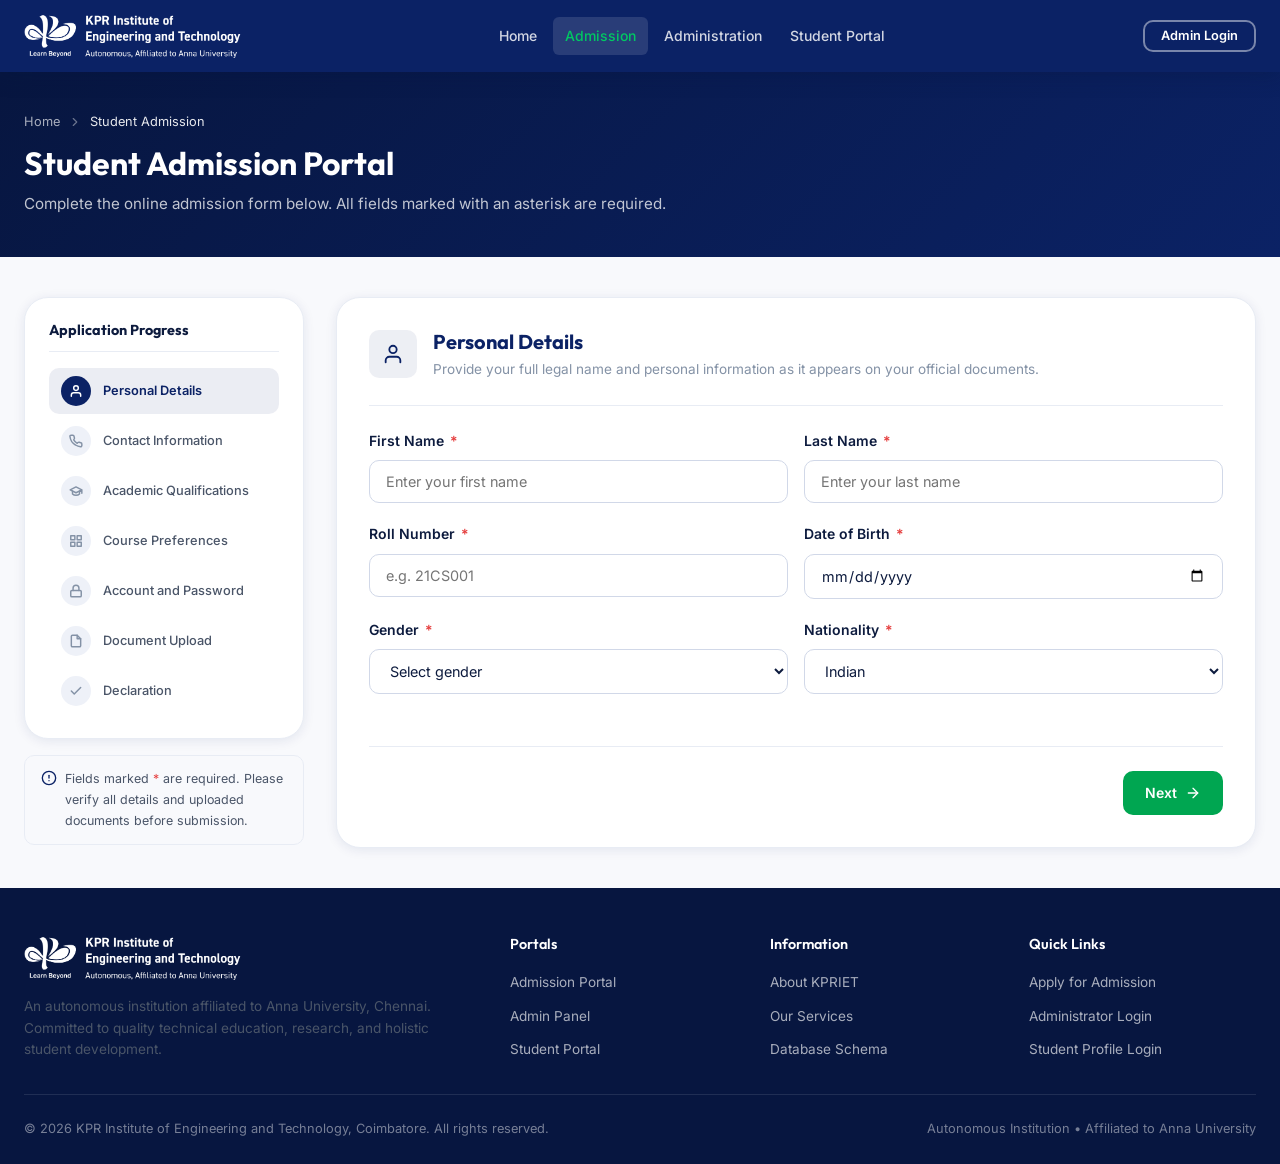
==== Q1_Student_Admission/index.html @ da69091a "First Commit" ====
<!DOCTYPE html>
<html lang="en">
<head>
  <meta charset="UTF-8">
  <meta name="viewport" content="width=device-width, initial-scale=1.0">
  <title>Student Admission Portal — KPRIET</title>
  <meta name="description" content="Apply for admission to KPR Institute of Engineering and Technology. Complete the online registration form with your personal, academic, and contact details.">
  <link rel="icon" type="image/png" href="../kprietLogo.png">
  <link rel="stylesheet" href="../assets/css/shared.css">
  <link rel="stylesheet" href="style.css">
</head>
<body>

  <!-- HEADER -->
  <header class="site-header" role="banner">
    <div class="nav-inner">
      <a href="../index.html" class="nav-logo" aria-label="KPRIET Home">
        <img src="../kprietLogo.png" alt="KPR Institute of Engineering and Technology Logo">
      </a>
      <nav class="nav-links" id="navLinks" role="navigation" aria-label="Main navigation">
        <a href="../index.html">Home</a>
        <a href="index.html" class="active" aria-current="page">Admission</a>
        <a href="../Q2_College_Admin/auth/login.php">Administration</a>
        <a href="../student_portal/login.php">Student Portal</a>
      </nav>
      <div class="nav-actions">
        <a href="../Q2_College_Admin/auth/login.php" class="btn btn-secondary btn-sm">Admin Login</a>
      </div>
      <button class="nav-toggle" id="navToggle" aria-label="Toggle navigation" aria-expanded="false">
        <span></span><span></span><span></span>
      </button>
    </div>
  </header>

  <!-- PAGE HERO -->
  <div class="page-hero">
    <div class="container">
      <div class="breadcrumb">
        <a href="../index.html">Home</a>
        <svg width="14" height="14" viewBox="0 0 24 24" fill="none" stroke="currentColor" stroke-width="2" stroke-linecap="round" stroke-linejoin="round" aria-hidden="true"><polyline points="9 18 15 12 9 6"/></svg>
        <span>Student Admission</span>
      </div>
      <h1>Student Admission Portal</h1>
      <p>Complete the online admission form below. All fields marked with an asterisk are required.</p>
    </div>
  </div>

  <!-- MAIN FORM -->
  <main class="form-page" role="main">
    <div class="container">
      <div class="form-layout">

        <!-- PROGRESS SIDEBAR -->
        <aside class="form-sidebar" aria-label="Form progress">
          <div class="progress-card">
            <h3>Application Progress</h3>
            <nav class="progress-steps" id="progressSteps" aria-label="Form sections">
              <button class="progress-step active" data-section="personal" type="button">
                <span class="step-indicator">
                  <svg width="14" height="14" viewBox="0 0 24 24" fill="none" stroke="currentColor" stroke-width="2.5" stroke-linecap="round" stroke-linejoin="round" aria-hidden="true"><path d="M20 21v-2a4 4 0 0 0-4-4H8a4 4 0 0 0-4 4v2"/><circle cx="12" cy="7" r="4"/></svg>
                </span>
                <span class="step-label">Personal Details</span>
              </button>
              <button class="progress-step" data-section="contact" type="button">
                <span class="step-indicator">
                  <svg width="14" height="14" viewBox="0 0 24 24" fill="none" stroke="currentColor" stroke-width="2.5" stroke-linecap="round" stroke-linejoin="round" aria-hidden="true"><path d="M22 16.92v3a2 2 0 0 1-2.18 2 19.79 19.79 0 0 1-8.63-3.07A19.5 19.5 0 0 1 4.69 13a19.79 19.79 0 0 1-3.07-8.67A2 2 0 0 1 3.6 2h3a2 2 0 0 1 2 1.72c.127.96.361 1.903.7 2.81a2 2 0 0 1-.45 2.11L8.09 9.91a16 16 0 0 0 6 6l1.27-1.27a2 2 0 0 1 2.11-.45c.907.339 1.85.573 2.81.7A2 2 0 0 1 22 16.92z"/></svg>
                </span>
                <span class="step-label">Contact Information</span>
              </button>
              <button class="progress-step" data-section="academic" type="button">
                <span class="step-indicator">
                  <svg width="14" height="14" viewBox="0 0 24 24" fill="none" stroke="currentColor" stroke-width="2.5" stroke-linecap="round" stroke-linejoin="round" aria-hidden="true"><path d="M22 10v6M2 10l10-5 10 5-10 5z"/><path d="M6 12v5c3 3 9 3 12 0v-5"/></svg>
                </span>
                <span class="step-label">Academic Qualifications</span>
              </button>
              <button class="progress-step" data-section="course" type="button">
                <span class="step-indicator">
                  <svg width="14" height="14" viewBox="0 0 24 24" fill="none" stroke="currentColor" stroke-width="2.5" stroke-linecap="round" stroke-linejoin="round" aria-hidden="true"><rect x="3" y="3" width="7" height="7"/><rect x="14" y="3" width="7" height="7"/><rect x="14" y="14" width="7" height="7"/><rect x="3" y="14" width="7" height="7"/></svg>
                </span>
                <span class="step-label">Course Preferences</span>
              </button>
              <button class="progress-step" data-section="account" type="button">
                <span class="step-indicator">
                  <svg width="14" height="14" viewBox="0 0 24 24" fill="none" stroke="currentColor" stroke-width="2.5" stroke-linecap="round" stroke-linejoin="round" aria-hidden="true"><rect x="3" y="11" width="18" height="11" rx="2" ry="2"/><path d="M7 11V7a5 5 0 0 1 10 0v4"/></svg>
                </span>
                <span class="step-label">Account and Password</span>
              </button>
              <button class="progress-step" data-section="documents" type="button">
                <span class="step-indicator">
                  <svg width="14" height="14" viewBox="0 0 24 24" fill="none" stroke="currentColor" stroke-width="2.5" stroke-linecap="round" stroke-linejoin="round" aria-hidden="true"><path d="M14 2H6a2 2 0 0 0-2 2v16a2 2 0 0 0 2 2h12a2 2 0 0 0 2-2V8z"/><polyline points="14 2 14 8 20 8"/></svg>
                </span>
                <span class="step-label">Document Upload</span>
              </button>
              <button class="progress-step" data-section="declaration" type="button">
                <span class="step-indicator">
                  <svg width="14" height="14" viewBox="0 0 24 24" fill="none" stroke="currentColor" stroke-width="2.5" stroke-linecap="round" stroke-linejoin="round" aria-hidden="true"><polyline points="20 6 9 17 4 12"/></svg>
                </span>
                <span class="step-label">Declaration</span>
              </button>
            </nav>
          </div>
          <div class="sidebar-note">
            <svg width="16" height="16" viewBox="0 0 24 24" fill="none" stroke="currentColor" stroke-width="2" stroke-linecap="round" stroke-linejoin="round" aria-hidden="true"><circle cx="12" cy="12" r="10"/><line x1="12" y1="8" x2="12" y2="12"/><line x1="12" y1="16" x2="12.01" y2="16"/></svg>
            <p>Fields marked <span style="color:var(--color-error)">*</span> are required. Please verify all details and uploaded documents before submission.</p>
          </div>
        </aside>

        <!-- FORM -->
        <div class="form-main">
          <form id="admissionForm" novalidate aria-label="Student admission form" method="post" action="../Q2_College_Admin/add_student.php" enctype="multipart/form-data">

            <!-- SECTION 1: PERSONAL -->
            <section class="form-section active" id="section-personal" aria-labelledby="heading-personal">
              <div class="section-heading">
                <div class="section-icon">
                  <svg width="22" height="22" viewBox="0 0 24 24" fill="none" stroke="currentColor" stroke-width="2" stroke-linecap="round" stroke-linejoin="round" aria-hidden="true"><path d="M20 21v-2a4 4 0 0 0-4-4H8a4 4 0 0 0-4 4v2"/><circle cx="12" cy="7" r="4"/></svg>
                </div>
                <div>
                  <h2 id="heading-personal">Personal Details</h2>
                  <p>Provide your full legal name and personal information as it appears on your official documents.</p>
                </div>
              </div>
              <div class="form-grid-2">
                <div class="form-group">
                  <label for="firstName">First Name <span class="required" aria-label="required">*</span></label>
                  <input type="text" id="firstName" name="first_name" class="form-control" placeholder="Enter your first name" autocomplete="given-name" required aria-required="true">
                  <span class="error-msg" id="err-firstName" role="alert">
                    <svg width="12" height="12" viewBox="0 0 24 24" fill="none" stroke="currentColor" stroke-width="2.5" stroke-linecap="round" stroke-linejoin="round" aria-hidden="true"><circle cx="12" cy="12" r="10"/><line x1="12" y1="8" x2="12" y2="12"/><line x1="12" y1="16" x2="12.01" y2="16"/></svg>
                    First name is required.
                  </span>
                </div>
                <div class="form-group">
                  <label for="lastName">Last Name <span class="required" aria-label="required">*</span></label>
                  <input type="text" id="lastName" name="last_name" class="form-control" placeholder="Enter your last name" autocomplete="family-name" required aria-required="true">
                  <span class="error-msg" id="err-lastName" role="alert">Last name is required.</span>
                </div>
              </div>
              <div class="form-grid-2">
                <div class="form-group">
                  <label for="rollNumber">Roll Number <span class="required" aria-label="required">*</span></label>
                  <input type="text" id="rollNumber" name="roll_number" class="form-control" placeholder="e.g. 21CS001" required aria-required="true" pattern="[A-Za-z0-9]{4,20}">
                  <span class="error-msg" id="err-rollNumber" role="alert">Enter a valid roll number (4–20 alphanumeric characters).</span>
                </div>
                <div class="form-group">
                  <label for="dob">Date of Birth <span class="required" aria-label="required">*</span></label>
                  <input type="date" id="dob" name="date_of_birth" class="form-control" required aria-required="true">
                  <span class="error-msg" id="err-dob" role="alert">Date of birth is required.</span>
                </div>
              </div>
              <div class="form-grid-2">
                <div class="form-group">
                  <label for="gender">Gender <span class="required" aria-label="required">*</span></label>
                  <select id="gender" name="gender" class="form-control" required aria-required="true">
                    <option value="">Select gender</option>
                    <option value="male">Male</option>
                    <option value="female">Female</option>
                    <option value="other">Other</option>
                    <option value="prefer-not">Prefer not to say</option>
                  </select>
                  <span class="error-msg" id="err-gender" role="alert">Please select your gender.</span>
                </div>
                <div class="form-group">
                  <label for="nationalitySelect">Nationality <span class="required" aria-label="required">*</span></label>
                  <select id="nationalitySelect" name="nationalitySelect" class="form-control" required aria-required="true">
                    <option value="Indian" selected>Indian</option>
                    <option value="Other">Other</option>
                  </select>
                </div>
              </div>

              <!-- DYNAMIC NEW FORM BOX FOR OTHER NATIONALITY -->
              <div class="form-group" id="otherNationalityGroup" style="display:none; margin-top:0.5rem; background: #f0f7ff; padding: 1.15rem; border-radius: var(--radius-md); border: 1.5px dashed #3b82f6;">
                <label for="otherNationality" style="font-weight:600; color:var(--color-primary)">Please Specify Your Nationality <span class="required" aria-label="required">*</span></label>
                <input type="text" id="otherNationality" name="other_nationality" class="form-control" placeholder="Write the nationality / country you belong to">
                <span class="error-msg" id="err-otherNationality" role="alert">Please enter the nationality you belong to.</span>
              </div>
              <input type="hidden" id="nationality" name="nationality" value="Indian">
              <div class="form-nav">
                <span></span>
                <button type="button" class="btn btn-primary" id="nextPersonal">
                  Next
                  <svg width="16" height="16" viewBox="0 0 24 24" fill="none" stroke="currentColor" stroke-width="2" stroke-linecap="round" stroke-linejoin="round" aria-hidden="true"><line x1="5" y1="12" x2="19" y2="12"/><polyline points="12 5 19 12 12 19"/></svg>
                </button>
              </div>
            </section>

            <!-- SECTION 2: CONTACT -->
            <section class="form-section" id="section-contact" aria-labelledby="heading-contact">
              <div class="section-heading">
                <div class="section-icon">
                  <svg width="22" height="22" viewBox="0 0 24 24" fill="none" stroke="currentColor" stroke-width="2" stroke-linecap="round" stroke-linejoin="round" aria-hidden="true"><path d="M22 16.92v3a2 2 0 0 1-2.18 2 19.79 19.79 0 0 1-8.63-3.07A19.5 19.5 0 0 1 4.69 13a19.79 19.79 0 0 1-3.07-8.67A2 2 0 0 1 3.6 2h3a2 2 0 0 1 2 1.72c.127.96.361 1.903.7 2.81a2 2 0 0 1-.45 2.11L8.09 9.91a16 16 0 0 0 6 6l1.27-1.27a2 2 0 0 1 2.11-.45c.907.339 1.85.573 2.81.7A2 2 0 0 1 22 16.92z"/></svg>
                </div>
                <div>
                  <h2 id="heading-contact">Contact Information</h2>
                  <p>Provide your email address, phone number, and residential address.</p>
                </div>
              </div>
              <div class="form-group">
                <label for="email">Email Address <span class="required" aria-label="required">*</span></label>
                <input type="email" id="email" name="email" class="form-control" placeholder="yourname@example.com" autocomplete="email" required aria-required="true">
                <span class="error-msg" id="err-email" role="alert">Enter a valid email address (e.g. name@domain.com).</span>
              </div>
              <div class="form-grid-2">
                <div class="form-group">
                  <label for="phone">Phone Number <span class="required" aria-label="required">*</span></label>
                  <input type="tel" id="phone" name="phone" class="form-control" placeholder="10-digit mobile number" autocomplete="tel" required aria-required="true" pattern="[6-9][0-9]{9}">
                  <span class="error-msg" id="err-phone" role="alert">Enter a valid 10-digit Indian mobile number.</span>
                </div>
                <div class="form-group">
                  <label for="altPhone">Alternate Phone</label>
                  <input type="tel" id="altPhone" name="alt_phone" class="form-control" placeholder="Optional alternate number">
                </div>
              </div>
              <div class="form-group">
                <label for="address">Residential Address <span class="required" aria-label="required">*</span></label>
                <textarea id="address" name="address" class="form-control" rows="3" placeholder="Street, City, State, PIN code" required aria-required="true"></textarea>
                <span class="error-msg" id="err-address" role="alert">Residential address is required.</span>
              </div>
              <div class="form-grid-2">
                <div class="form-group">
                  <label for="city">City <span class="required" aria-label="required">*</span></label>
                  <input type="text" id="city" name="city" class="form-control" placeholder="Your city" required aria-required="true">
                  <span class="error-msg" id="err-city" role="alert">City is required.</span>
                </div>
                <div class="form-group">
                  <label for="pincode">PIN Code <span class="required" aria-label="required">*</span></label>
                  <input type="text" id="pincode" name="pincode" class="form-control" placeholder="6-digit PIN" required aria-required="true" pattern="[0-9]{6}">
                  <span class="error-msg" id="err-pincode" role="alert">Enter a valid 6-digit PIN code.</span>
                </div>
              </div>
              <div class="form-nav">
                <button type="button" class="btn btn-outline-primary" id="prevContact">
                  <svg width="16" height="16" viewBox="0 0 24 24" fill="none" stroke="currentColor" stroke-width="2" stroke-linecap="round" stroke-linejoin="round" aria-hidden="true"><line x1="19" y1="12" x2="5" y2="12"/><polyline points="12 19 5 12 12 5"/></svg>
                  Previous
                </button>
                <button type="button" class="btn btn-primary" id="nextContact">
                  Next
                  <svg width="16" height="16" viewBox="0 0 24 24" fill="none" stroke="currentColor" stroke-width="2" stroke-linecap="round" stroke-linejoin="round" aria-hidden="true"><line x1="5" y1="12" x2="19" y2="12"/><polyline points="12 5 19 12 12 19"/></svg>
                </button>
              </div>
            </section>

            <!-- SECTION 3: ACADEMIC -->
            <section class="form-section" id="section-academic" aria-labelledby="heading-academic">
              <div class="section-heading">
                <div class="section-icon">
                  <svg width="22" height="22" viewBox="0 0 24 24" fill="none" stroke="currentColor" stroke-width="2" stroke-linecap="round" stroke-linejoin="round" aria-hidden="true"><path d="M22 10v6M2 10l10-5 10 5-10 5z"/><path d="M6 12v5c3 3 9 3 12 0v-5"/></svg>
                </div>
                <div>
                  <h2 id="heading-academic">Academic Qualifications</h2>
                  <p>Provide details of your qualifying examination. All percentages should be accurate as per mark sheets.</p>
                </div>
              </div>
              <fieldset class="form-fieldset">
                <legend>10th Standard (SSLC)</legend>
                <div class="form-grid-3">
                  <div class="form-group">
                    <label for="sslcSchool">School Name <span class="required" aria-label="required">*</span></label>
                    <input type="text" id="sslcSchool" name="sslc_school" class="form-control" placeholder="School name" required aria-required="true">
                    <span class="error-msg" id="err-sslcSchool" role="alert">School name is required.</span>
                  </div>
                  <div class="form-group">
                    <label for="sslcYear">Year of Passing <span class="required" aria-label="required">*</span></label>
                    <input type="number" id="sslcYear" name="sslc_year" class="form-control" placeholder="e.g. 2022" min="2000" max="2030" required aria-required="true">
                    <span class="error-msg" id="err-sslcYear" role="alert">Enter a valid year (2000–2030).</span>
                  </div>
                  <div class="form-group">
                    <label for="sslcPercent">Percentage <span class="required" aria-label="required">*</span></label>
                    <input type="number" id="sslcPercent" name="sslc_percentage" class="form-control" placeholder="e.g. 92.5" min="0" max="100" step="0.01" required aria-required="true">
                    <span class="error-msg" id="err-sslcPercent" role="alert">Enter a valid percentage (0–100).</span>
                  </div>
                </div>
              </fieldset>
              <fieldset class="form-fieldset">
                <legend>12th Standard / HSC</legend>
                <div class="form-grid-3">
                  <div class="form-group">
                    <label for="hscSchool">School / College Name <span class="required" aria-label="required">*</span></label>
                    <input type="text" id="hscSchool" name="hsc_school" class="form-control" placeholder="School or college name" required aria-required="true">
                    <span class="error-msg" id="err-hscSchool" role="alert">School/college name is required.</span>
                  </div>
                  <div class="form-group">
                    <label for="hscYear">Year of Passing <span class="required" aria-label="required">*</span></label>
                    <input type="number" id="hscYear" name="hsc_year" class="form-control" placeholder="e.g. 2024" min="2000" max="2030" required aria-required="true">
                    <span class="error-msg" id="err-hscYear" role="alert">Enter a valid year (2000–2030).</span>
                  </div>
                  <div class="form-group">
                    <label for="hscPercent">Percentage <span class="required" aria-label="required">*</span></label>
                    <input type="number" id="hscPercent" name="hsc_percentage" class="form-control" placeholder="e.g. 88.0" min="0" max="100" step="0.01" required aria-required="true">
                    <span class="error-msg" id="err-hscPercent" role="alert">Enter a valid percentage (0–100).</span>
                  </div>
                </div>
                <div class="form-grid-2">
                  <div class="form-group">
                    <label for="hscStream">Stream / Group <span class="required" aria-label="required">*</span></label>
                    <select id="hscStream" name="hsc_stream" class="form-control" required aria-required="true">
                      <option value="">Select stream</option>
                      <option value="pcm">Physics, Chemistry, Mathematics</option>
                      <option value="pcb">Physics, Chemistry, Biology</option>
                      <option value="pcmb">Physics, Chemistry, Mathematics, Biology</option>
                      <option value="commerce">Commerce</option>
                      <option value="arts">Arts / Humanities</option>
                    </select>
                    <span class="error-msg" id="err-hscStream" role="alert">Please select your HSC stream.</span>
                  </div>
                  <div class="form-group">
                    <label for="mathsPercent">Mathematics Score (%)</label>
                    <input type="number" id="mathsPercent" name="maths_percentage" class="form-control" placeholder="Mathematics marks %" min="0" max="100" step="0.01">
                  </div>
                </div>
              </fieldset>
              <div class="form-nav">
                <button type="button" class="btn btn-outline-primary" id="prevAcademic">
                  <svg width="16" height="16" viewBox="0 0 24 24" fill="none" stroke="currentColor" stroke-width="2" stroke-linecap="round" stroke-linejoin="round" aria-hidden="true"><line x1="19" y1="12" x2="5" y2="12"/><polyline points="12 19 5 12 12 5"/></svg>
                  Previous
                </button>
                <button type="button" class="btn btn-primary" id="nextAcademic">
                  Next
                  <svg width="16" height="16" viewBox="0 0 24 24" fill="none" stroke="currentColor" stroke-width="2" stroke-linecap="round" stroke-linejoin="round" aria-hidden="true"><line x1="5" y1="12" x2="19" y2="12"/><polyline points="12 5 19 12 12 19"/></svg>
                </button>
              </div>
            </section>

            <!-- SECTION 4: COURSE -->
            <section class="form-section" id="section-course" aria-labelledby="heading-course">
              <div class="section-heading">
                <div class="section-icon">
                  <svg width="22" height="22" viewBox="0 0 24 24" fill="none" stroke="currentColor" stroke-width="2" stroke-linecap="round" stroke-linejoin="round" aria-hidden="true"><rect x="3" y="3" width="7" height="7"/><rect x="14" y="3" width="7" height="7"/><rect x="14" y="14" width="7" height="7"/><rect x="3" y="14" width="7" height="7"/></svg>
                </div>
                <div>
                  <h2 id="heading-course">Course Preferences</h2>
                  <p>Select your preferred programme of study. The course selection is an assignment-required field.</p>
                </div>
              </div>
              <div class="form-group">
                <label for="course">Preferred Course <span class="required" aria-label="required">*</span></label>
                <select id="course" name="course" class="form-control" required aria-required="true">
                  <option value="">-- Select a Programme --</option>
                  <optgroup label="B.E. Programmes">
                    <option value="be-cse">B.E. Computer Science and Engineering</option>
                    <option value="be-ece">B.E. Electronics and Communication Engineering</option>
                    <option value="be-eee">B.E. Electrical and Electronics Engineering</option>
                    <option value="be-mech">B.E. Mechanical Engineering</option>
                    <option value="be-civil">B.E. Civil Engineering</option>
                    <option value="be-aids">B.E. Artificial Intelligence and Data Science</option>
                  </optgroup>
                  <optgroup label="B.Tech Programmes">
                    <option value="btech-it">B.Tech. Information Technology</option>
                    <option value="btech-biotech">B.Tech. Biotechnology</option>
                  </optgroup>
                  <optgroup label="M.E. / M.Tech Programmes">
                    <option value="me-cse">M.E. Computer Science and Engineering</option>
                    <option value="me-vlsi">M.E. VLSI Design</option>
                    <option value="me-cad">M.E. CAD / CAM</option>
                  </optgroup>
                  <optgroup label="MBA / MCA">
                    <option value="mba">M.B.A.</option>
                    <option value="mca">M.C.A.</option>
                  </optgroup>
                </select>
                <span class="error-msg" id="err-course" role="alert">Please select a course of your preference.</span>
              </div>
              <div class="form-group">
                <label for="alternativeCourse">Alternative Course Preference</label>
                <select id="alternativeCourse" name="alternative_course" class="form-control">
                  <option value="">-- Select an alternative (optional) --</option>
                  <option value="be-cse">B.E. Computer Science and Engineering</option>
                  <option value="be-ece">B.E. Electronics and Communication Engineering</option>
                  <option value="be-eee">B.E. Electrical and Electronics Engineering</option>
                  <option value="be-mech">B.E. Mechanical Engineering</option>
                  <option value="be-civil">B.E. Civil Engineering</option>
                  <option value="be-aids">B.E. Artificial Intelligence and Data Science</option>
                  <option value="btech-it">B.Tech. Information Technology</option>
                </select>
              </div>
              <div class="form-group">
                <label for="admissionCategory">Admission Category <span class="required" aria-label="required">*</span></label>
                <select id="admissionCategory" name="admission_category" class="form-control" required aria-required="true">
                  <option value="">Select category</option>
                  <option value="general">General / Open</option>
                  <option value="obc">OBC</option>
                  <option value="bc">BC</option>
                  <option value="mbc">MBC / DNC</option>
                  <option value="sc">SC / SCA</option>
                  <option value="st">ST</option>
                  <option value="management">Management Quota</option>
                  <option value="nri">NRI</option>
                </select>
                <span class="error-msg" id="err-admissionCategory" role="alert">Please select your admission category.</span>
              </div>
              <div class="form-nav">
                <button type="button" class="btn btn-outline-primary" id="prevCourse">
                  <svg width="16" height="16" viewBox="0 0 24 24" fill="none" stroke="currentColor" stroke-width="2" stroke-linecap="round" stroke-linejoin="round" aria-hidden="true"><line x1="19" y1="12" x2="5" y2="12"/><polyline points="12 19 5 12 12 5"/></svg>
                  Previous
                </button>
                <button type="button" class="btn btn-primary" id="nextCourse">
                  Next
                  <svg width="16" height="16" viewBox="0 0 24 24" fill="none" stroke="currentColor" stroke-width="2" stroke-linecap="round" stroke-linejoin="round" aria-hidden="true"><line x1="5" y1="12" x2="19" y2="12"/><polyline points="12 5 19 12 12 19"/></svg>
                </button>
              </div>
            </section>

            <!-- SECTION 5: ACCOUNT -->
            <section class="form-section" id="section-account" aria-labelledby="heading-account">
              <div class="section-heading">
                <div class="section-icon">
                  <svg width="22" height="22" viewBox="0 0 24 24" fill="none" stroke="currentColor" stroke-width="2" stroke-linecap="round" stroke-linejoin="round" aria-hidden="true"><rect x="3" y="11" width="18" height="11" rx="2" ry="2"/><path d="M7 11V7a5 5 0 0 1 10 0v4"/></svg>
                </div>
                <div>
                  <h2 id="heading-account">Account and Password</h2>
                  <p>Create a secure password for your student portal account. You will use your email and this password to log in.</p>
                </div>
              </div>
              <div class="form-group">
                <label for="password">Password <span class="required" aria-label="required">*</span></label>
                <div class="input-with-toggle">
                  <input type="password" id="password" name="password" class="form-control" placeholder="Create a strong password" required aria-required="true" aria-describedby="passwordStrength passwordHints">
                  <button type="button" class="toggle-password" id="togglePassword" aria-label="Show password">
                    <svg class="icon-eye" width="18" height="18" viewBox="0 0 24 24" fill="none" stroke="currentColor" stroke-width="2" stroke-linecap="round" stroke-linejoin="round" aria-hidden="true"><path d="M1 12s4-8 11-8 11 8 11 8-4 8-11 8-11-8-11-8z"/><circle cx="12" cy="12" r="3"/></svg>
                    <svg class="icon-eye-off" width="18" height="18" viewBox="0 0 24 24" fill="none" stroke="currentColor" stroke-width="2" stroke-linecap="round" stroke-linejoin="round" aria-hidden="true" style="display:none"><path d="M17.94 17.94A10.07 10.07 0 0 1 12 20c-7 0-11-8-11-8a18.45 18.45 0 0 1 5.06-5.94M9.9 4.24A9.12 9.12 0 0 1 12 4c7 0 11 8 11 8a18.5 18.5 0 0 1-2.16 3.19m-6.72-1.07a3 3 0 1 1-4.24-4.24"/><line x1="1" y1="1" x2="23" y2="23"/></svg>
                  </button>
                </div>
                <!-- Password strength indicator -->
                <div class="password-strength" id="passwordStrength" aria-live="polite">
                  <div class="strength-bar">
                    <div class="strength-fill" id="strengthFill"></div>
                  </div>
                  <span class="strength-label" id="strengthLabel">Enter a password</span>
                </div>
                <!-- Password hints -->
                <ul class="password-hints" id="passwordHints" aria-label="Password requirements">
                  <li id="hint-length">At least 8 characters</li>
                  <li id="hint-upper">Contains an uppercase letter</li>
                  <li id="hint-lower">Contains a lowercase letter</li>
                  <li id="hint-number">Contains a number</li>
                  <li id="hint-special">Contains a special character (!@#$%^&amp;*)</li>
                </ul>
                <span class="error-msg" id="err-password" role="alert">Password must be at least 8 characters and include uppercase, lowercase, a number, and a special character.</span>
              </div>
              <div class="form-group">
                <label for="confirmPassword">Confirm Password <span class="required" aria-label="required">*</span></label>
                <div class="input-with-toggle">
                  <input type="password" id="confirmPassword" name="confirm_password" class="form-control" placeholder="Re-enter your password" required aria-required="true">
                  <button type="button" class="toggle-password" id="toggleConfirmPassword" aria-label="Show confirm password">
                    <svg class="icon-eye" width="18" height="18" viewBox="0 0 24 24" fill="none" stroke="currentColor" stroke-width="2" stroke-linecap="round" stroke-linejoin="round" aria-hidden="true"><path d="M1 12s4-8 11-8 11 8 11 8-4 8-11 8-11-8-11-8z"/><circle cx="12" cy="12" r="3"/></svg>
                    <svg class="icon-eye-off" width="18" height="18" viewBox="0 0 24 24" fill="none" stroke="currentColor" stroke-width="2" stroke-linecap="round" stroke-linejoin="round" aria-hidden="true" style="display:none"><path d="M17.94 17.94A10.07 10.07 0 0 1 12 20c-7 0-11-8-11-8a18.45 18.45 0 0 1 5.06-5.94M9.9 4.24A9.12 9.12 0 0 1 12 4c7 0 11 8 11 8a18.5 18.5 0 0 1-2.16 3.19m-6.72-1.07a3 3 0 1 1-4.24-4.24"/><line x1="1" y1="1" x2="23" y2="23"/></svg>
                  </button>
                </div>
                <span class="error-msg" id="err-confirmPassword" role="alert">Passwords do not match.</span>
              </div>
              <div class="form-nav">
                <button type="button" class="btn btn-outline-primary" id="prevAccount">
                  <svg width="16" height="16" viewBox="0 0 24 24" fill="none" stroke="currentColor" stroke-width="2" stroke-linecap="round" stroke-linejoin="round" aria-hidden="true"><line x1="19" y1="12" x2="5" y2="12"/><polyline points="12 19 5 12 12 5"/></svg>
                  Previous
                </button>
                <button type="button" class="btn btn-primary" id="nextAccount">
                  Next
                  <svg width="16" height="16" viewBox="0 0 24 24" fill="none" stroke="currentColor" stroke-width="2" stroke-linecap="round" stroke-linejoin="round" aria-hidden="true"><line x1="5" y1="12" x2="19" y2="12"/><polyline points="12 5 19 12 12 19"/></svg>
                </button>
              </div>
            </section>

            <!-- SECTION 6: DOCUMENTS -->
            <section class="form-section" id="section-documents" aria-labelledby="heading-documents">
              <div class="section-heading">
                <div class="section-icon">
                  <svg width="22" height="22" viewBox="0 0 24 24" fill="none" stroke="currentColor" stroke-width="2" stroke-linecap="round" stroke-linejoin="round" aria-hidden="true"><path d="M14 2H6a2 2 0 0 0-2 2v16a2 2 0 0 0 2 2h12a2 2 0 0 0 2-2V8z"/><polyline points="14 2 14 8 20 8"/></svg>
                </div>
                <div>
                  <h2 id="heading-documents">Document Information</h2>
                  <p>Upload your supporting documents. Accepted formats: PDF, JPG, JPEG, PNG. Maximum file size: 2 MB per file.</p>
                </div>
              </div>
              <div class="upload-note">
                <svg width="16" height="16" viewBox="0 0 24 24" fill="none" stroke="currentColor" stroke-width="2" stroke-linecap="round" stroke-linejoin="round" aria-hidden="true"><circle cx="12" cy="12" r="10"/><line x1="12" y1="8" x2="12" y2="12"/><line x1="12" y1="16" x2="12.01" y2="16"/></svg>
                <span>This is a front-end demonstration. Actual file storage requires the PHP/MySQL backend (Q2). File type and size are validated client-side.</span>
              </div>

              <!-- Profile Photo (assignment required: file upload) -->
              <div class="form-group">
                <label for="profilePhoto">Profile Photograph <span class="required" aria-label="required">*</span></label>
                <div class="file-upload-area" id="dropzone-profile" tabindex="0" role="button" aria-describedby="profilePhotoHint">
                  <svg width="36" height="36" viewBox="0 0 24 24" fill="none" stroke="currentColor" stroke-width="1.5" stroke-linecap="round" stroke-linejoin="round" aria-hidden="true"><path d="M21 15v4a2 2 0 0 1-2 2H5a2 2 0 0 1-2-2v-4"/><polyline points="17 8 12 3 7 8"/><line x1="12" y1="3" x2="12" y2="15"/></svg>
                  <p>Drag and drop or <span class="upload-link">browse file</span></p>
                  <p class="upload-hint" id="profilePhotoHint">JPG, JPEG or PNG only &#8212; max 2 MB</p>
                  <input type="file" id="profilePhoto" name="profile_photo" class="file-input" accept=".jpg,.jpeg,.png" required aria-required="true">
                </div>
                <div class="file-preview" id="preview-profile" hidden></div>
                <span class="error-msg" id="err-profilePhoto" role="alert">Please upload a valid profile photograph (JPG/PNG, max 2 MB).</span>
              </div>

              <!-- ID Proof -->
              <div class="form-group">
                <label for="idProof">Government ID Proof <span class="required" aria-label="required">*</span></label>
                <div class="file-upload-area" id="dropzone-id" tabindex="0" role="button" aria-describedby="idProofHint">
                  <svg width="36" height="36" viewBox="0 0 24 24" fill="none" stroke="currentColor" stroke-width="1.5" stroke-linecap="round" stroke-linejoin="round" aria-hidden="true"><path d="M21 15v4a2 2 0 0 1-2 2H5a2 2 0 0 1-2-2v-4"/><polyline points="17 8 12 3 7 8"/><line x1="12" y1="3" x2="12" y2="15"/></svg>
                  <p>Drag and drop or <span class="upload-link">browse file</span></p>
                  <p class="upload-hint" id="idProofHint">PDF, JPG, JPEG or PNG &#8212; max 2 MB</p>
                  <input type="file" id="idProof" name="id_proof" class="file-input" accept=".pdf,.jpg,.jpeg,.png" required aria-required="true">
                </div>
                <div class="file-preview" id="preview-id" hidden></div>
                <span class="error-msg" id="err-idProof" role="alert">Please upload a valid ID proof document (PDF/JPG/PNG, max 2 MB).</span>
              </div>

              <!-- 10th Certificate -->
              <div class="form-group">
                <label for="sslcCert">10th Standard Mark Sheet (SSLC)</label>
                <div class="file-upload-area" id="dropzone-sslc" tabindex="0" role="button">
                  <svg width="36" height="36" viewBox="0 0 24 24" fill="none" stroke="currentColor" stroke-width="1.5" stroke-linecap="round" stroke-linejoin="round" aria-hidden="true"><path d="M21 15v4a2 2 0 0 1-2 2H5a2 2 0 0 1-2-2v-4"/><polyline points="17 8 12 3 7 8"/><line x1="12" y1="3" x2="12" y2="15"/></svg>
                  <p>Drag and drop or <span class="upload-link">browse file</span></p>
                  <p class="upload-hint">PDF, JPG, JPEG or PNG &#8212; max 2 MB (optional)</p>
                  <input type="file" id="sslcCert" name="sslc_certificate" class="file-input" accept=".pdf,.jpg,.jpeg,.png">
                </div>
                <div class="file-preview" id="preview-sslc" hidden></div>
              </div>

              <!-- 12th Certificate -->
              <div class="form-group">
                <label for="hscCert">12th Standard Mark Sheet (HSC)</label>
                <div class="file-upload-area" id="dropzone-hsc" tabindex="0" role="button">
                  <svg width="36" height="36" viewBox="0 0 24 24" fill="none" stroke="currentColor" stroke-width="1.5" stroke-linecap="round" stroke-linejoin="round" aria-hidden="true"><path d="M21 15v4a2 2 0 0 1-2 2H5a2 2 0 0 1-2-2v-4"/><polyline points="17 8 12 3 7 8"/><line x1="12" y1="3" x2="12" y2="15"/></svg>
                  <p>Drag and drop or <span class="upload-link">browse file</span></p>
                  <p class="upload-hint">PDF, JPG, JPEG or PNG &#8212; max 2 MB (optional)</p>
                  <input type="file" id="hscCert" name="hsc_certificate" class="file-input" accept=".pdf,.jpg,.jpeg,.png">
                </div>
                <div class="file-preview" id="preview-hsc" hidden></div>
              </div>

              <div class="form-nav">
                <button type="button" class="btn btn-outline-primary" id="prevDocuments">
                  <svg width="16" height="16" viewBox="0 0 24 24" fill="none" stroke="currentColor" stroke-width="2" stroke-linecap="round" stroke-linejoin="round" aria-hidden="true"><line x1="19" y1="12" x2="5" y2="12"/><polyline points="12 19 5 12 12 5"/></svg>
                  Previous
                </button>
                <button type="button" class="btn btn-primary" id="nextDocuments">
                  Next
                  <svg width="16" height="16" viewBox="0 0 24 24" fill="none" stroke="currentColor" stroke-width="2" stroke-linecap="round" stroke-linejoin="round" aria-hidden="true"><line x1="5" y1="12" x2="19" y2="12"/><polyline points="12 5 19 12 12 19"/></svg>
                </button>
              </div>
            </section>

            <!-- SECTION 7: DECLARATION -->
            <section class="form-section" id="section-declaration" aria-labelledby="heading-declaration">
              <div class="section-heading">
                <div class="section-icon">
                  <svg width="22" height="22" viewBox="0 0 24 24" fill="none" stroke="currentColor" stroke-width="2" stroke-linecap="round" stroke-linejoin="round" aria-hidden="true"><polyline points="20 6 9 17 4 12"/></svg>
                </div>
                <div>
                  <h2 id="heading-declaration">Declaration and Submission</h2>
                  <p>Please read the declaration carefully and confirm before submitting your application.</p>
                </div>
              </div>
              <div class="declaration-box">
                <p>I hereby declare that all the information provided in this application form is true, correct, and complete to the best of my knowledge and belief. I understand that any misrepresentation or omission of facts may result in the cancellation of my admission. I agree to abide by the rules, regulations, and code of conduct of KPR Institute of Engineering and Technology.</p>
              </div>
              <div class="form-group" style="flex-direction: row; align-items: flex-start; gap: 12px; margin-top: 1.25rem;">
                <input type="checkbox" id="declaration" name="declaration" style="width:18px;height:18px;margin-top:3px;accent-color:var(--color-primary);flex-shrink:0;" required aria-required="true">
                <label for="declaration" style="font-size:0.875rem;cursor:pointer">I have read and accept the declaration above. I confirm that all information provided is accurate. <span class="required" aria-label="required">*</span></label>
              </div>
              <span class="error-msg" id="err-declaration" role="alert">You must accept the declaration to submit the application.</span>

              <div class="form-nav form-nav--submit">
                <button type="button" class="btn btn-outline-primary" id="prevDeclaration">
                  <svg width="16" height="16" viewBox="0 0 24 24" fill="none" stroke="currentColor" stroke-width="2" stroke-linecap="round" stroke-linejoin="round" aria-hidden="true"><line x1="19" y1="12" x2="5" y2="12"/><polyline points="12 19 5 12 12 5"/></svg>
                  Previous
                </button>
                <div class="submit-actions">
                  <button type="reset" class="btn btn-outline-primary" id="resetForm">
                    <svg width="16" height="16" viewBox="0 0 24 24" fill="none" stroke="currentColor" stroke-width="2" stroke-linecap="round" stroke-linejoin="round" aria-hidden="true"><polyline points="1 4 1 10 7 10"/><path d="M3.51 15a9 9 0 1 0 .49-3.63"/></svg>
                    Reset Form
                  </button>
                  <button type="submit" class="btn btn-primary btn-lg" id="submitBtn">
                    <svg width="18" height="18" viewBox="0 0 24 24" fill="none" stroke="currentColor" stroke-width="2" stroke-linecap="round" stroke-linejoin="round" aria-hidden="true"><path d="M22 2L11 13"/><path d="M22 2L15 22 11 13 2 9l20-7z"/></svg>
                    Submit Application
                  </button>
                </div>
              </div>
            </section>

          </form>

          <!-- SUCCESS STATE -->
          <div class="success-state" id="successState" hidden role="status" aria-live="polite">
            <div class="success-icon">
              <svg width="40" height="40" viewBox="0 0 24 24" fill="none" stroke="currentColor" stroke-width="2" stroke-linecap="round" stroke-linejoin="round" aria-hidden="true"><path d="M22 11.08V12a10 10 0 1 1-5.93-9.14"/><polyline points="22 4 12 14.01 9 11.01"/></svg>
            </div>
            <h2>Application Submitted Successfully!</h2>
            <p style="font-size:1.05rem;margin-top:0.5rem">Thank you for applying to KPR Institute of Engineering and Technology.</p>
            <div style="margin:1.25rem auto;background:#f0fdf4;padding:1rem 1.5rem;border-radius:var(--radius-md);border:1px solid #bbf7d0;max-width:440px;text-align:center;">
              <span style="display:block;font-size:0.85rem;color:#166534">Your Application / Roll Number:</span>
              <strong style="font-size:1.5rem;color:#15803d;letter-spacing:0.05em" id="successAppRef">21CS001</strong>
            </div>
            <p style="font-size:0.9rem;color:var(--color-text-secondary);max-width:520px;margin:0 auto">Your application record has been registered with status <strong>Pending Review</strong>. You can now log into the Student Portal to view your details and check admission status.</p>
            <div style="display:flex;gap:1rem;flex-wrap:wrap;justify-content:center;margin-top:2rem">
              <a href="../student_portal/login.php" class="btn btn-primary btn-lg">Go to Student Portal</a>
              <a href="../index.html" class="btn btn-outline-primary">Return to Home</a>
              <button type="button" class="btn btn-secondary" id="applyAgain" style="color:var(--color-text-primary);border-color:var(--color-border);">Submit Another Application</button>
            </div>
          </div>

        </div>
      </div>
    </div>
  </main>

  <!-- FOOTER -->
  <footer class="site-footer" role="contentinfo">
    <div class="footer-grid">
      <div class="footer-brand">
        <div class="nav-logo">
          <img src="../kprietLogo.png" alt="KPRIET Logo">
        </div>
        <p>An autonomous institution affiliated to Anna University, Chennai. Committed to quality technical education, research, and holistic student development.</p>
      </div>
      <div class="footer-col">
        <h4>Portals</h4>
        <ul>
          <li><a href="index.html">Admission Portal</a></li>
          <li><a href="../Q2_College_Admin/auth/login.php">Admin Panel</a></li>
          <li><a href="../student_portal/login.php">Student Portal</a></li>
        </ul>
      </div>
      <div class="footer-col">
        <h4>Information</h4>
        <ul>
          <li><a href="../index.html#about">About KPRIET</a></li>
          <li><a href="../index.html#services">Our Services</a></li>
          <li><a href="../database/schema.sql">Database Schema</a></li>
        </ul>
      </div>
      <div class="footer-col">
        <h4>Quick Links</h4>
        <ul>
          <li><a href="index.html">Apply for Admission</a></li>
          <li><a href="../Q2_College_Admin/auth/login.php">Administrator Login</a></li>
          <li><a href="../student_portal/login.php">Student Profile Login</a></li>
        </ul>
      </div>
    </div>
    <div class="footer-bottom">
      <span>&copy; 2026 KPR Institute of Engineering and Technology, Coimbatore. All rights reserved.</span>
      <span>Autonomous Institution &bull; Affiliated to Anna University</span>
    </div>
  </footer>

  <script src="script.js"></script>
</body>
</html>
---- assets/css/shared.css ----
/* KPRIET SHARED DESIGN SYSTEM */
@import url('https://fonts.googleapis.com/css2?family=Inter:wght@300;400;500;600;700;800&family=Outfit:wght@400;500;600;700;800&display=swap');

:root {
  /* KPRIET Brand Colors */
  --color-primary:        #0b2265;
  --color-primary-dark:   #071640;
  --color-primary-light:  #1a3a8f;
  --color-accent:         #00a651;
  --color-accent-dark:    #007a3d;
  --color-accent-light:   #00c962;

  /* Neutrals */
  --color-white:          #ffffff;
  --color-off-white:      #f8f9fc;
  --color-surface:        #eef1f8;
  --color-border:         #d1d8e8;
  --color-border-light:   #e8ecf4;
  --color-text-primary:   #0d1b3e;
  --color-text-secondary: #4a5568;
  --color-text-muted:     #8492a6;

  /* Semantic */
  --color-error:          #e53e3e;
  --color-error-light:    #fff5f5;
  --color-success:        #00a651;
  --color-success-light:  #f0fff8;
  --color-warning:        #d69e2e;
  --color-warning-light:  #fffbeb;

  /* Typography */
  --font-body:    'Inter', 'Segoe UI', sans-serif;
  --font-heading: 'Outfit', 'Inter', sans-serif;

  /* Spacing scale */
  --space-1:  0.25rem;
  --space-2:  0.5rem;
  --space-3:  0.75rem;
  --space-4:  1rem;
  --space-5:  1.25rem;
  --space-6:  1.5rem;
  --space-8:  2rem;
  --space-10: 2.5rem;
  --space-12: 3rem;
  --space-16: 4rem;
  --space-20: 5rem;

  /* Border radius */
  --radius-sm: 0.375rem;
  --radius-md: 0.625rem;
  --radius-lg: 1rem;
  --radius-xl: 1.5rem;
  --radius-full: 9999px;

  /* Shadows */
  --shadow-sm:  0 1px 3px rgba(11,34,101,0.08), 0 1px 2px rgba(11,34,101,0.04);
  --shadow-md:  0 4px 16px rgba(11,34,101,0.10), 0 2px 6px rgba(11,34,101,0.06);
  --shadow-lg:  0 10px 40px rgba(11,34,101,0.14), 0 4px 12px rgba(11,34,101,0.08);
  --shadow-xl:  0 20px 60px rgba(11,34,101,0.18);
  --shadow-card: 0 2px 12px rgba(11,34,101,0.09);

  /* Transitions */
  --transition-fast:   150ms ease;
  --transition-normal: 250ms ease;
  --transition-slow:   400ms ease;

  /* Layout */
  --max-width: 1280px;
  --nav-height: 72px;
}

/* RESET & BASE */
*, *::before, *::after { box-sizing: border-box; margin: 0; padding: 0; }

html { scroll-behavior: smooth; font-size: 16px; }

body {
  font-family: var(--font-body);
  color: var(--color-text-primary);
  background: var(--color-white);
  line-height: 1.6;
  -webkit-font-smoothing: antialiased;
}

img { max-width: 100%; height: auto; display: block; }
a  { color: inherit; text-decoration: none; }
ul { list-style: none; }
button { cursor: pointer; border: none; background: none; font-family: inherit; }

/* TYPOGRAPHY */
h1, h2, h3, h4, h5, h6 { font-family: var(--font-heading); line-height: 1.2; font-weight: 700; }
h1 { font-size: clamp(2rem, 5vw, 3.25rem); }
h2 { font-size: clamp(1.5rem, 3.5vw, 2.25rem); }
h3 { font-size: clamp(1.15rem, 2.5vw, 1.5rem); }
h4 { font-size: 1.125rem; }

p { color: var(--color-text-secondary); line-height: 1.7; }

/* SHARED HEADER / NAV */
.site-header {
  position: sticky;
  top: 0;
  z-index: 1000;
  background: var(--color-primary);
  box-shadow: 0 2px 20px rgba(7,22,64,0.35);
}

.nav-inner {
  max-width: var(--max-width);
  margin: 0 auto;
  padding: 0 var(--space-6);
  height: var(--nav-height);
  display: flex;
  align-items: center;
  gap: var(--space-8);
}

.nav-logo {
  display: flex;
  align-items: center;
  flex-shrink: 0;
  text-decoration: none;
}

.nav-logo img {
  height: 44px;
  width: auto;
  max-width: 250px;
  object-fit: contain;
  filter: brightness(0) invert(1);
}

.nav-links {
  display: flex;
  align-items: center;
  gap: var(--space-1);
  flex: 1;
  justify-content: center;
}

.nav-links a {
  color: rgba(255,255,255,0.82);
  font-size: 0.875rem;
  font-weight: 500;
  padding: var(--space-2) var(--space-3);
  border-radius: var(--radius-sm);
  transition: color var(--transition-fast), background var(--transition-fast);
  white-space: nowrap;
}
.nav-links a:hover,
.nav-links a.active {
  color: var(--color-white);
  background: rgba(255,255,255,0.12);
}
.nav-links a.active {
  color: var(--color-accent-light);
}

.nav-actions { display: flex; align-items: center; gap: var(--space-3); flex-shrink: 0; }

.btn {
  display: inline-flex;
  align-items: center;
  gap: var(--space-2);
  padding: var(--space-3) var(--space-5);
  border-radius: var(--radius-md);
  font-size: 0.875rem;
  font-weight: 600;
  transition: all var(--transition-normal);
  cursor: pointer;
  border: 2px solid transparent;
  font-family: var(--font-body);
  text-decoration: none;
  line-height: 1;
}

.btn-primary {
  background: var(--color-accent);
  color: var(--color-white);
  border-color: var(--color-accent);
}
.btn-primary:hover {
  background: var(--color-accent-dark);
  border-color: var(--color-accent-dark);
  transform: translateY(-1px);
  box-shadow: 0 4px 16px rgba(0,166,81,0.35);
}

.btn-secondary {
  background: transparent;
  color: var(--color-white);
  border-color: rgba(255,255,255,0.45);
}
.btn-secondary:hover {
  background: rgba(255,255,255,0.1);
  border-color: rgba(255,255,255,0.8);
}

.btn-outline-primary {
  background: transparent;
  color: var(--color-primary);
  border-color: var(--color-primary);
}
.btn-outline-primary:hover {
  background: var(--color-primary);
  color: var(--color-white);
}

.btn-lg {
  padding: var(--space-4) var(--space-8);
  font-size: 1rem;
  border-radius: var(--radius-lg);
}

.btn-sm {
  padding: var(--space-2) var(--space-4);
  font-size: 0.8rem;
}

/* MOBILE NAV TOGGLE */
.nav-toggle {
  display: none;
  flex-direction: column;
  gap: 5px;
  padding: var(--space-2);
  border-radius: var(--radius-sm);
  background: none;
  border: none;
  cursor: pointer;
}
.nav-toggle span {
  display: block;
  width: 24px;
  height: 2px;
  background: var(--color-white);
  border-radius: 2px;
  transition: all var(--transition-normal);
}

/* SECTION HELPERS */
.section { padding: var(--space-16) var(--space-6); }
.section-sm { padding: var(--space-10) var(--space-6); }
.container { max-width: var(--max-width); margin: 0 auto; }

.section-header { text-align: center; margin-bottom: var(--space-12); }
.section-header .tag {
  display: inline-block;
  background: rgba(0,166,81,0.1);
  color: var(--color-accent-dark);
  font-size: 0.75rem;
  font-weight: 700;
  text-transform: uppercase;
  letter-spacing: 0.1em;
  padding: var(--space-1) var(--space-3);
  border-radius: var(--radius-full);
  margin-bottom: var(--space-3);
}
.section-header h2 { color: var(--color-primary); margin-bottom: var(--space-3); }
.section-header p { max-width: 600px; margin: 0 auto; }

/* CARD */
.card {
  background: var(--color-white);
  border-radius: var(--radius-xl);
  box-shadow: var(--shadow-card);
  border: 1px solid var(--color-border-light);
  overflow: hidden;
  transition: transform var(--transition-normal), box-shadow var(--transition-normal);
}
.card:hover {
  transform: translateY(-4px);
  box-shadow: var(--shadow-lg);
}

/* FOOTER */
.site-footer {
  background: var(--color-primary-dark);
  color: rgba(255,255,255,0.75);
  padding: var(--space-12) var(--space-6) var(--space-6);
}
.footer-grid {
  max-width: var(--max-width);
  margin: 0 auto;
  display: grid;
  grid-template-columns: 2fr 1fr 1fr 1fr;
  gap: var(--space-8);
  margin-bottom: var(--space-8);
}
.footer-brand .nav-logo img { filter: brightness(0) invert(1); }
.footer-brand p { margin-top: var(--space-4); font-size: 0.85rem; line-height: 1.6; }
.footer-col h4 { color: var(--color-white); font-size: 0.9rem; font-weight: 600; margin-bottom: var(--space-4); }
.footer-col ul { display: flex; flex-direction: column; gap: var(--space-2); }
.footer-col ul a { font-size: 0.85rem; color: rgba(255,255,255,0.65); transition: color var(--transition-fast); }
.footer-col ul a:hover { color: var(--color-accent-light); }
.footer-bottom {
  max-width: var(--max-width);
  margin: 0 auto;
  padding-top: var(--space-6);
  border-top: 1px solid rgba(255,255,255,0.1);
  display: flex;
  justify-content: space-between;
  align-items: center;
  font-size: 0.8rem;
  color: rgba(255,255,255,0.45);
}
.footer-bottom .accent { color: var(--color-accent-light); }

/* BADGE */
.badge {
  display: inline-flex;
  align-items: center;
  padding: 2px var(--space-2);
  border-radius: var(--radius-full);
  font-size: 0.7rem;
  font-weight: 600;
}
.badge-primary { background: rgba(11,34,101,0.1); color: var(--color-primary); }
.badge-accent  { background: rgba(0,166,81,0.12); color: var(--color-accent-dark); }
.badge-error   { background: var(--color-error-light); color: var(--color-error); }

/* DIVIDER */
.divider { height: 1px; background: var(--color-border-light); margin: var(--space-8) 0; }

/* FORM BASICS (shared across Q1 and Q2) */
.form-group { display: flex; flex-direction: column; gap: var(--space-2); margin-bottom: var(--space-5); }
.form-group label {
  font-size: 0.875rem;
  font-weight: 600;
  color: var(--color-text-primary);
}
.form-group label .required { color: var(--color-error); margin-left: 2px; }
.form-control {
  width: 100%;
  padding: var(--space-3) var(--space-4);
  border: 1.5px solid var(--color-border);
  border-radius: var(--radius-md);
  font-family: var(--font-body);
  font-size: 0.9rem;
  color: var(--color-text-primary);
  background: var(--color-white);
  transition: border-color var(--transition-fast), box-shadow var(--transition-fast);
  outline: none;
}
.form-control:focus {
  border-color: var(--color-primary-light);
  box-shadow: 0 0 0 3px rgba(11,34,101,0.08);
}
.form-control.error {
  border-color: var(--color-error);
  box-shadow: 0 0 0 3px rgba(229,62,62,0.08);
}
.form-control.success {
  border-color: var(--color-accent);
  box-shadow: 0 0 0 3px rgba(0,166,81,0.08);
}
.error-msg {
  font-size: 0.78rem;
  color: var(--color-error);
  display: none;
  align-items: center;
  gap: var(--space-1);
}
.error-msg.visible { display: flex; }

/* RESPONSIVE */
@media (max-width: 1024px) {
  .footer-grid { grid-template-columns: 1fr 1fr; }
}
@media (max-width: 768px) {
  .nav-links, .nav-actions { display: none; }
  .nav-toggle { display: flex; }
  .nav-links.open {
    display: flex;
    flex-direction: column;
    align-items: flex-start;
    position: fixed;
    top: var(--nav-height);
    left: 0; right: 0;
    background: var(--color-primary-dark);
    padding: var(--space-4) var(--space-6);
    gap: var(--space-1);
    box-shadow: var(--shadow-lg);
  }
  .nav-links.open a { width: 100%; padding: var(--space-3) var(--space-4); }
  .footer-grid { grid-template-columns: 1fr; }
  .footer-bottom { flex-direction: column; gap: var(--space-2); text-align: center; }
}

/* ================================================================
   LOGIN PAGES (Admin Login & Student Portal Login)
   ================================================================ */
.login-body {
  min-height: 100vh;
  display: flex;
  align-items: center;
  justify-content: center;
  background: linear-gradient(135deg, #071640 0%, #0b2265 50%, #1a3a8f 100%);
  padding: var(--space-6);
  font-family: var(--font-body);
}

.login-container {
  width: 100%;
  max-width: 440px;
}

.login-card {
  background: var(--color-white);
  border-radius: var(--radius-xl);
  padding: 2.25rem;
  box-shadow: 0 20px 40px rgba(0, 0, 0, 0.25);
  border: 1px solid rgba(255, 255, 255, 0.15);
}

.login-header {
  text-align: center;
  margin-bottom: 1.75rem;
}

.login-logo {
  max-width: 250px;
  height: auto;
  max-height: 52px;
  margin: 0 auto 1.25rem;
  display: block;
  object-fit: contain;
}

.login-header h1 {
  font-size: 1.6rem;
  font-weight: 700;
  color: var(--color-primary);
  margin-top: 0.25rem;
}

.login-subtitle {
  font-size: 0.85rem;
  color: var(--color-text-secondary);
  margin-top: 0.35rem;
}

.input-with-toggle {
  position: relative;
  display: flex;
  align-items: center;
}

.input-with-toggle .form-control {
  padding-right: 2.75rem;
}

.toggle-password {
  position: absolute;
  right: 0.75rem;
  top: 50%;
  transform: translateY(-50%);
  background: none;
  border: none;
  color: var(--color-text-muted);
  cursor: pointer;
  padding: 0.25rem;
  display: flex;
  align-items: center;
  justify-content: center;
  transition: color var(--transition-fast);
}

.toggle-password:hover {
  color: var(--color-primary);
}

.login-footer {
  margin-top: 1.5rem;
  text-align: center;
  font-size: 0.85rem;
}

.login-footer a {
  color: var(--color-text-secondary);
  display: inline-flex;
  align-items: center;
  gap: 0.35rem;
  transition: color var(--transition-fast);
  text-decoration: none;
}

.login-footer a:hover {
  color: var(--color-primary);
}

/* ================================================================
   ADMIN & PORTAL LAYOUT SYSTEM
   ================================================================ */
.admin-body {
  background: #f4f6fb;
  min-height: 100vh;
  display: flex;
  flex-direction: column;
}

.admin-header {
  background: var(--color-primary-dark);
}

.admin-main {
  flex: 1;
  padding: var(--space-8) 0 var(--space-12);
}

.admin-container {
  max-width: 1200px;
  margin: 0 auto;
  padding: 0 var(--space-6);
}

.admin-name {
  color: var(--color-white);
  font-weight: 600;
  font-size: 0.875rem;
}

/* Page Header */
.page-header {
  display: flex;
  justify-content: space-between;
  align-items: center;
  margin-bottom: var(--space-8);
  flex-wrap: wrap;
  gap: var(--space-4);
}

.page-header h1 {
  font-size: 1.85rem;
  color: var(--color-primary);
}

.page-subtitle {
  font-size: 0.9rem;
  color: var(--color-text-secondary);
  margin-top: 0.25rem;
}

/* Stats Grid */
.stats-grid {
  display: grid;
  grid-template-columns: repeat(auto-fit, minmax(220px, 1fr));
  gap: var(--space-6);
  margin-bottom: var(--space-8);
}

.stat-card {
  background: var(--color-white);
  border-radius: var(--radius-lg);
  padding: var(--space-6);
  border: 1px solid var(--color-border-light);
  box-shadow: var(--shadow-sm);
  display: flex;
  align-items: center;
  gap: var(--space-5);
}

.stat-card__icon {
  width: 52px;
  height: 52px;
  border-radius: var(--radius-md);
  display: flex;
  align-items: center;
  justify-content: center;
  flex-shrink: 0;
}

.stat-card__icon--blue   { background: #e0f2fe; color: #0284c7; }
.stat-card__icon--green  { background: #dcfce7; color: #16a34a; }
.stat-card__icon--orange { background: #ffedd5; color: #ea580c; }
.stat-card__icon--purple { background: #f3e8ff; color: #9333ea; }

.stat-card__num {
  font-size: 1.75rem;
  font-weight: 800;
  font-family: var(--font-heading);
  color: var(--color-primary);
  line-height: 1.1;
}

.stat-card__label {
  font-size: 0.8rem;
  color: var(--color-text-muted);
  font-weight: 500;
  margin-top: 2px;
}

/* Admin Cards */
.admin-card {
  background: var(--color-white);
  border-radius: var(--radius-lg);
  padding: var(--space-6);
  border: 1px solid var(--color-border-light);
  box-shadow: var(--shadow-sm);
}

.admin-card__header {
  display: flex;
  justify-content: space-between;
  align-items: center;
  margin-bottom: var(--space-6);
}

.admin-card__header h2 {
  font-size: 1.25rem;
  color: var(--color-primary);
}

/* Table */
.table-wrapper {
  overflow-x: auto;
  -webkit-overflow-scrolling: touch;
}

.data-table, .admin-table {
  width: 100%;
  border-collapse: collapse;
  text-align: left;
  font-size: 0.875rem;
}

.data-table th, .admin-table th {
  background: #f8fafc;
  color: var(--color-text-secondary);
  font-weight: 600;
  padding: var(--space-3) var(--space-4);
  border-bottom: 2px solid var(--color-border-light);
  font-size: 0.8rem;
  text-transform: uppercase;
  letter-spacing: 0.04em;
}

.data-table td, .admin-table td {
  padding: var(--space-4);
  border-bottom: 1px solid var(--color-border-light);
  color: var(--color-text-primary);
  vertical-align: middle;
}

.data-table tr:hover, .admin-table tr:hover {
  background: #f8fafd;
}

/* Badges */
.badge-status {
  padding: 4px 10px;
  border-radius: var(--radius-full);
  font-size: 0.72rem;
  font-weight: 700;
  text-transform: uppercase;
  letter-spacing: 0.04em;
  display: inline-block;
}

.badge-status--approved { background: #dcfce7; color: #15803d; }
.badge-status--pending  { background: #fef3c7; color: #b45309; }
.badge-status--rejected { background: #fee2e2; color: #b91c1c; }

.badge-lg {
  padding: 6px 14px;
  font-size: 0.8rem;
}

/* Action Buttons */
.actions {
  display: flex;
  gap: var(--space-2);
}

.action-btn {
  width: 32px;
  height: 32px;
  border-radius: var(--radius-sm);
  display: inline-flex;
  align-items: center;
  justify-content: center;
  transition: all var(--transition-fast);
  border: 1px solid var(--color-border);
  background: var(--color-white);
  color: var(--color-text-secondary);
}

.action-btn:hover {
  transform: translateY(-1px);
}

.action-btn--view:hover   { background: #e0f2fe; color: #0284c7; border-color: #7dd3fc; }
.action-btn--edit:hover   { background: #fef3c7; color: #b45309; border-color: #fde68a; }
.action-btn--delete:hover { background: #fee2e2; color: #b91c1c; border-color: #fca5a5; }

/* Filter Bar */
.filter-bar {
  display: flex;
  gap: var(--space-3);
  margin-bottom: var(--space-6);
  flex-wrap: wrap;
  align-items: center;
  background: var(--color-white);
  padding: var(--space-4);
  border-radius: var(--radius-lg);
  border: 1px solid var(--color-border-light);
}

.filter-bar__search {
  display: flex;
  align-items: center;
  gap: var(--space-2);
  flex: 1;
  min-width: 240px;
  position: relative;
}

.filter-bar__search svg {
  position: absolute;
  left: 12px;
  color: var(--color-text-muted);
}

.filter-bar__search .form-control {
  padding-left: 2.5rem;
}

.filter-select {
  width: auto;
  min-width: 160px;
}

/* Pagination */
.pagination {
  display: flex;
  justify-content: center;
  gap: var(--space-1);
  margin-top: var(--space-6);
}

.page-link {
  padding: var(--space-2) var(--space-4);
  border-radius: var(--radius-sm);
  border: 1px solid var(--color-border);
  color: var(--color-text-primary);
  font-size: 0.85rem;
  font-weight: 500;
  text-decoration: none;
}

.page-link.active {
  background: var(--color-primary);
  color: var(--color-white);
  border-color: var(--color-primary);
}

/* Detail & Profile Views */
.view-grid {
  display: grid;
  grid-template-columns: 300px 1fr;
  gap: var(--space-8);
  align-items: start;
}

.detail-section-heading {
  font-size: 1rem;
  font-weight: 700;
  color: var(--color-primary);
  padding-bottom: var(--space-3);
  border-bottom: 1px solid var(--color-border-light);
  margin-bottom: var(--space-4);
}

.detail-grid {
  display: grid;
  grid-template-columns: 140px 1fr;
  gap: var(--space-3) var(--space-4);
  font-size: 0.875rem;
}

.detail-grid dt {
  font-weight: 600;
  color: var(--color-text-secondary);
}

.detail-grid dd {
  color: var(--color-text-primary);
}

.profile-card {
  text-align: center;
}

.profile-photo {
  width: 140px;
  height: 140px;
  border-radius: 50%;
  object-fit: cover;
  margin: 0 auto var(--space-4);
  border: 3px solid var(--color-border-light);
  box-shadow: var(--shadow-sm);
  display: block;
}

.profile-photo-placeholder {
  width: 140px;
  height: 140px;
  border-radius: 50%;
  background: var(--color-surface);
  color: var(--color-text-muted);
  display: flex;
  align-items: center;
  justify-content: center;
  margin: 0 auto var(--space-4);
  border: 3px solid var(--color-border-light);
}

/* File list */
.file-list {
  display: flex;
  flex-direction: column;
  gap: var(--space-3);
}

.file-item {
  display: flex;
  align-items: center;
  gap: var(--space-4);
  padding: var(--space-3) var(--space-4);
  border: 1px solid var(--color-border-light);
  border-radius: var(--radius-md);
  background: #fafbfd;
}

.file-item__icon {
  width: 36px;
  height: 36px;
  border-radius: var(--radius-sm);
  background: #eff6ff;
  color: #3b82f6;
  display: flex;
  align-items: center;
  justify-content: center;
  flex-shrink: 0;
}

.file-thumb {
  width: 36px;
  height: 36px;
  object-fit: cover;
  border-radius: var(--radius-sm);
}

.file-item__info {
  flex: 1;
  min-width: 0;
}

.file-item__name {
  display: block;
  font-size: 0.875rem;
  font-weight: 600;
  color: var(--color-text-primary);
  white-space: nowrap;
  overflow: hidden;
  text-overflow: ellipsis;
}

.file-item__meta {
  display: block;
  font-size: 0.75rem;
  color: var(--color-text-muted);
}

.file-item__actions {
  display: flex;
  gap: var(--space-2);
}

.empty-state {
  text-align: center;
  padding: 3rem 1rem;
  color: var(--color-text-muted);
}

.empty-state svg {
  margin: 0 auto 1rem;
  display: block;
  color: var(--color-border);
}

/* Alerts and Flash */
.flash {
  padding: var(--space-3) var(--space-6);
  background: #f0fdf4;
  color: #166534;
  border-bottom: 1px solid #bbf7d0;
  font-size: 0.875rem;
  font-weight: 500;
}

.flash--error {
  background: #fef2f2;
  color: #991b1b;
  border-bottom-color: #fecaca;
}

.alert {
  padding: var(--space-4);
  border-radius: var(--radius-md);
  font-size: 0.85rem;
  display: flex;
  gap: var(--space-3);
  align-items: flex-start;
  margin-bottom: var(--space-5);
}

.alert--error {
  background: #fef2f2;
  color: #991b1b;
  border: 1px solid #fecaca;
}

.alert--success {
  background: #f0fdf4;
  color: #166534;
  border: 1px solid #bbf7d0;
}

.alert svg {
  flex-shrink: 0;
  margin-top: 2px;
}

@media (max-width: 900px) {
  .view-grid {
    grid-template-columns: 1fr;
  }
}

.admin-footer {
  background: var(--color-primary-dark);
  color: rgba(255, 255, 255, 0.65);
  padding: var(--space-4) 0;
  font-size: 0.8rem;
  margin-top: auto;
  border-top: 1px solid rgba(255, 255, 255, 0.08);
}
.admin-footer .container {
  display: flex;
  justify-content: space-between;
  align-items: center;
  flex-wrap: wrap;
  gap: var(--space-2);
}
---- Q1_Student_Admission/style.css ----
/* Q1 STUDENT ADMISSION PORTAL STYLES */

/* PAGE HERO */
.page-hero {
  background: linear-gradient(135deg, var(--color-primary-dark) 0%, var(--color-primary) 100%);
  padding: var(--space-10) var(--space-6);
  color: var(--color-white);
}

.breadcrumb {
  display: flex;
  align-items: center;
  gap: var(--space-2);
  font-size: 0.8rem;
  color: rgba(255,255,255,0.65);
  margin-bottom: var(--space-3);
}
.breadcrumb a { color: rgba(255,255,255,0.65); transition: color var(--transition-fast); }
.breadcrumb a:hover { color: var(--color-accent-light); }
.breadcrumb svg { color: rgba(255,255,255,0.4); }
.breadcrumb span { color: rgba(255,255,255,0.9); }

.page-hero h1 { font-size: 2rem; color: var(--color-white); margin-bottom: var(--space-2); }
.page-hero p { color: rgba(255,255,255,0.75); font-size: 0.95rem; }

/* FORM PAGE LAYOUT */
.form-page { padding: var(--space-10) var(--space-6); background: var(--color-off-white); }

.form-layout {
  display: grid;
  grid-template-columns: 280px 1fr;
  gap: var(--space-8);
  align-items: start;
}

/* SIDEBAR */
.form-sidebar { position: sticky; top: calc(var(--nav-height) + var(--space-4)); }

.progress-card {
  background: var(--color-white);
  border-radius: var(--radius-xl);
  padding: var(--space-6);
  border: 1px solid var(--color-border-light);
  box-shadow: var(--shadow-card);
  margin-bottom: var(--space-4);
}

.progress-card h3 {
  font-size: 0.9rem;
  color: var(--color-text-primary);
  margin-bottom: var(--space-4);
  padding-bottom: var(--space-3);
  border-bottom: 1px solid var(--color-border-light);
}

.progress-steps { display: flex; flex-direction: column; gap: var(--space-1); }

.progress-step {
  display: flex;
  align-items: center;
  gap: var(--space-3);
  padding: var(--space-2) var(--space-3);
  border-radius: var(--radius-md);
  cursor: pointer;
  transition: background var(--transition-fast);
  text-align: left;
  width: 100%;
  background: none;
  border: none;
  font-family: var(--font-body);
}
.progress-step:hover { background: var(--color-off-white); }
.progress-step.active { background: rgba(11,34,101,0.08); }
.progress-step.done .step-indicator { background: var(--color-accent); color: var(--color-white); }
.progress-step.active .step-indicator { background: var(--color-primary); color: var(--color-white); }

.step-indicator {
  width: 30px;
  height: 30px;
  border-radius: 50%;
  background: var(--color-surface);
  color: var(--color-text-muted);
  display: flex;
  align-items: center;
  justify-content: center;
  flex-shrink: 0;
  transition: all var(--transition-fast);
}

.step-label {
  font-size: 0.8rem;
  font-weight: 500;
  color: var(--color-text-secondary);
  line-height: 1.2;
}
.progress-step.active .step-label { color: var(--color-primary); font-weight: 600; }
.progress-step.done .step-label { color: var(--color-accent-dark); }

.sidebar-note {
  display: flex;
  gap: var(--space-2);
  background: var(--color-off-white);
  border-radius: var(--radius-md);
  padding: var(--space-3) var(--space-4);
  border: 1px solid var(--color-border-light);
  font-size: 0.78rem;
  color: var(--color-text-muted);
}
.sidebar-note svg { color: var(--color-primary); flex-shrink: 0; margin-top: 2px; }

/* FORM MAIN */
.form-main { display: flex; flex-direction: column; }

.form-section {
  display: none;
  background: var(--color-white);
  border-radius: var(--radius-xl);
  padding: var(--space-8);
  border: 1px solid var(--color-border-light);
  box-shadow: var(--shadow-card);
  animation: sectionIn 0.3s ease;
}
.form-section.active { display: block; }

@keyframes sectionIn {
  from { opacity: 0; transform: translateY(12px); }
  to   { opacity: 1; transform: translateY(0); }
}

.section-heading {
  display: flex;
  gap: var(--space-4);
  align-items: flex-start;
  padding-bottom: var(--space-6);
  border-bottom: 1px solid var(--color-border-light);
  margin-bottom: var(--space-6);
}
.section-icon {
  width: 48px;
  height: 48px;
  border-radius: var(--radius-md);
  background: rgba(11,34,101,0.07);
  color: var(--color-primary);
  display: flex;
  align-items: center;
  justify-content: center;
  flex-shrink: 0;
}
.section-heading h2 { font-size: 1.25rem; color: var(--color-primary); margin-bottom: var(--space-1); }
.section-heading p { font-size: 0.85rem; color: var(--color-text-muted); margin: 0; }

/* GRID HELPERS */
.form-grid-2 { display: grid; grid-template-columns: 1fr 1fr; gap: var(--space-4); }
.form-grid-3 { display: grid; grid-template-columns: 1fr 1fr 1fr; gap: var(--space-4); }

/* FIELDSET */
.form-fieldset {
  border: 1px solid var(--color-border-light);
  border-radius: var(--radius-lg);
  padding: var(--space-5);
  margin-bottom: var(--space-5);
}
.form-fieldset legend {
  font-weight: 600;
  font-size: 0.85rem;
  color: var(--color-primary);
  padding: 0 var(--space-2);
}

/* FORM NAV */
.form-nav {
  display: flex;
  justify-content: space-between;
  align-items: center;
  margin-top: var(--space-8);
  padding-top: var(--space-6);
  border-top: 1px solid var(--color-border-light);
}
.form-nav--submit { flex-wrap: wrap; gap: var(--space-4); }
.submit-actions { display: flex; gap: var(--space-3); flex-wrap: wrap; }

/* PASSWORD FIELD */
.input-with-toggle { position: relative; }
.input-with-toggle .form-control { padding-right: 48px; }
.toggle-password {
  position: absolute;
  right: 12px;
  top: 50%;
  transform: translateY(-50%);
  color: var(--color-text-muted);
  transition: color var(--transition-fast);
  padding: var(--space-1);
}
.toggle-password:hover { color: var(--color-primary); }

/* PASSWORD STRENGTH */
.password-strength {
  display: flex;
  align-items: center;
  gap: var(--space-3);
  margin-top: var(--space-2);
}
.strength-bar {
  flex: 1;
  height: 4px;
  background: var(--color-border);
  border-radius: var(--radius-full);
  overflow: hidden;
}
.strength-fill {
  height: 100%;
  width: 0%;
  border-radius: var(--radius-full);
  transition: width 0.3s ease, background 0.3s ease;
}
.strength-fill.weak   { width: 25%; background: var(--color-error); }
.strength-fill.fair   { width: 50%; background: var(--color-warning); }
.strength-fill.good   { width: 75%; background: #38a169; }
.strength-fill.strong { width: 100%; background: var(--color-accent); }

.strength-label { font-size: 0.75rem; font-weight: 600; min-width: 60px; }
.strength-label.weak   { color: var(--color-error); }
.strength-label.fair   { color: var(--color-warning); }
.strength-label.good   { color: #38a169; }
.strength-label.strong { color: var(--color-accent); }

/* PASSWORD HINTS */
.password-hints {
  display: grid;
  grid-template-columns: 1fr 1fr;
  gap: var(--space-1) var(--space-4);
  margin-top: var(--space-3);
  padding: var(--space-3) var(--space-4);
  background: var(--color-off-white);
  border-radius: var(--radius-md);
}
.password-hints li {
  font-size: 0.75rem;
  color: var(--color-text-muted);
  display: flex;
  align-items: center;
  gap: var(--space-1);
  list-style: none;
  padding-left: var(--space-3);
  position: relative;
}
.password-hints li::before {
  content: '';
  position: absolute;
  left: 0;
  width: 6px;
  height: 6px;
  border-radius: 50%;
  background: var(--color-border);
  transition: background var(--transition-fast);
}
.password-hints li.met { color: var(--color-accent-dark); }
.password-hints li.met::before { background: var(--color-accent); }

/* FILE UPLOAD */
.upload-note {
  display: flex;
  gap: var(--space-2);
  align-items: flex-start;
  background: rgba(11,34,101,0.05);
  border: 1px solid rgba(11,34,101,0.1);
  border-radius: var(--radius-md);
  padding: var(--space-3) var(--space-4);
  margin-bottom: var(--space-6);
  font-size: 0.8rem;
  color: var(--color-primary-light);
}
.upload-note svg { flex-shrink: 0; margin-top: 2px; }

.file-upload-area {
  border: 2px dashed var(--color-border);
  border-radius: var(--radius-lg);
  padding: var(--space-8);
  text-align: center;
  cursor: pointer;
  transition: border-color var(--transition-fast), background var(--transition-fast);
  position: relative;
  background: var(--color-off-white);
}
.file-upload-area:hover,
.file-upload-area:focus,
.file-upload-area.dragover {
  border-color: var(--color-primary-light);
  background: rgba(11,34,101,0.03);
  outline: none;
}
.file-upload-area.has-file { border-color: var(--color-accent); background: var(--color-success-light); }
.file-upload-area.error-state { border-color: var(--color-error); }

.file-upload-area svg { color: var(--color-text-muted); margin: 0 auto var(--space-2); }
.file-upload-area p { font-size: 0.875rem; color: var(--color-text-secondary); margin: 0; }
.upload-link { color: var(--color-primary); font-weight: 600; text-decoration: underline; }
.upload-hint { font-size: 0.75rem; color: var(--color-text-muted); margin-top: var(--space-1) !important; }

.file-input {
  position: absolute;
  inset: 0;
  opacity: 0;
  cursor: pointer;
  width: 100%;
  height: 100%;
}

.file-preview {
  margin-top: var(--space-3);
  display: flex;
  align-items: center;
  gap: var(--space-3);
  background: var(--color-success-light);
  border: 1px solid rgba(0,166,81,0.2);
  border-radius: var(--radius-md);
  padding: var(--space-3) var(--space-4);
}
.file-preview svg { color: var(--color-accent); flex-shrink: 0; }
.file-preview .file-name { font-size: 0.85rem; font-weight: 500; color: var(--color-text-primary); }
.file-preview .file-size { font-size: 0.75rem; color: var(--color-text-muted); }
.remove-file {
  margin-left: auto;
  color: var(--color-error);
  padding: var(--space-1);
  border-radius: var(--radius-sm);
}
.remove-file:hover { background: var(--color-error-light); }

/* DECLARATION */
.declaration-box {
  background: var(--color-off-white);
  border: 1px solid var(--color-border-light);
  border-left: 4px solid var(--color-primary);
  border-radius: var(--radius-md);
  padding: var(--space-5);
  font-size: 0.875rem;
  color: var(--color-text-secondary);
  line-height: 1.7;
}

/* SUCCESS STATE */
.success-state {
  background: var(--color-white);
  border-radius: var(--radius-xl);
  padding: var(--space-16) var(--space-8);
  border: 1px solid var(--color-border-light);
  box-shadow: var(--shadow-card);
  text-align: center;
}
.success-icon {
  width: 80px;
  height: 80px;
  border-radius: 50%;
  background: var(--color-success-light);
  border: 2px solid rgba(0,166,81,0.25);
  display: flex;
  align-items: center;
  justify-content: center;
  margin: 0 auto var(--space-6);
  color: var(--color-accent);
}
.success-state h2 { color: var(--color-primary); margin-bottom: var(--space-4); }
.success-state p { max-width: 500px; margin: 0 auto; }

/* RESPONSIVE */
@media (max-width: 1024px) {
  .form-layout { grid-template-columns: 1fr; }
  .form-sidebar { position: static; }
  .progress-steps { flex-direction: row; flex-wrap: wrap; }
  .progress-step { flex: 0 0 auto; }
}
@media (max-width: 768px) {
  .form-section { padding: var(--space-5); }
  .form-grid-2, .form-grid-3 { grid-template-columns: 1fr; }
  .section-heading { flex-direction: column; gap: var(--space-3); }
  .form-nav { flex-direction: column; gap: var(--space-3); }
  .submit-actions { flex-direction: column; width: 100%; }
  .password-hints { grid-template-columns: 1fr; }
}
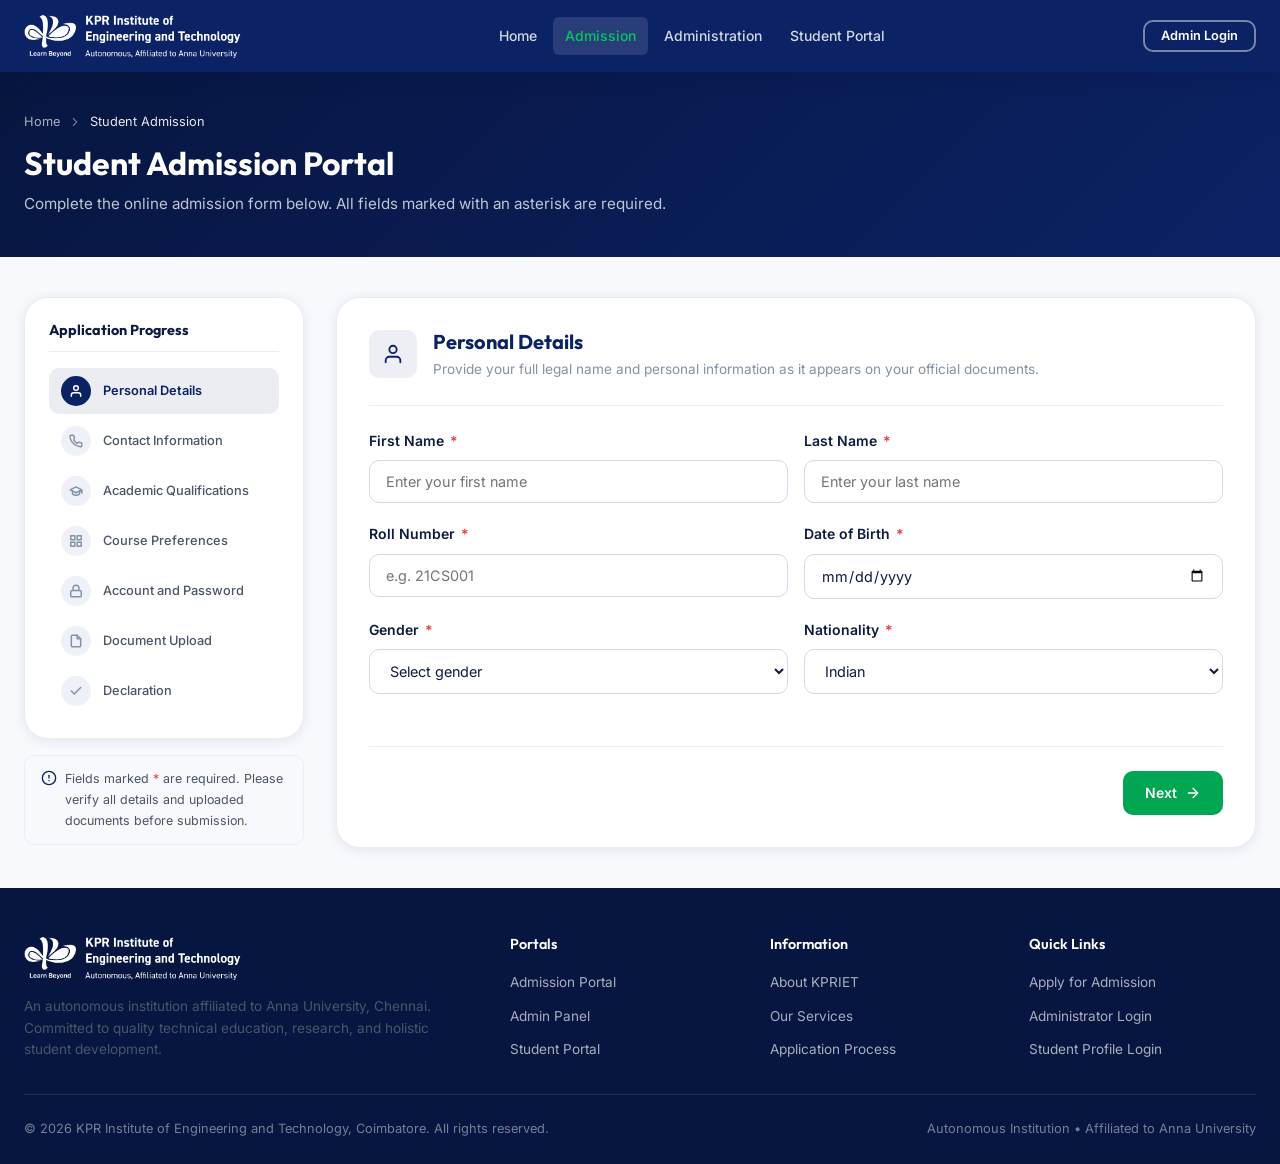
==== commit dc4e2cd3: "Replace Database Schema with Application Process in footers" ====
--- a/Q1_Student_Admission/index.html
+++ b/Q1_Student_Admission/index.html
@@ -473,7 +473,7 @@
               </div>
               <div class="upload-note">
                 <svg width="16" height="16" viewBox="0 0 24 24" fill="none" stroke="currentColor" stroke-width="2" stroke-linecap="round" stroke-linejoin="round" aria-hidden="true"><circle cx="12" cy="12" r="10"/><line x1="12" y1="8" x2="12" y2="12"/><line x1="12" y1="16" x2="12.01" y2="16"/></svg>
-                <span>This is a front-end demonstration. Actual file storage requires the PHP/MySQL backend (Q2). File type and size are validated client-side.</span>
+                <span>Please upload clear scanned copies or photographs of your documents for verification (JPG, PNG, or PDF up to 2 MB).</span>
               </div>
 
               <!-- Profile Photo (assignment required: file upload) -->
@@ -624,7 +624,7 @@
         <ul>
           <li><a href="../index.html#about">About KPRIET</a></li>
           <li><a href="../index.html#services">Our Services</a></li>
-          <li><a href="../database/schema.sql">Database Schema</a></li>
+          <li><a href="index.html">Application Process</a></li>
         </ul>
       </div>
       <div class="footer-col">
